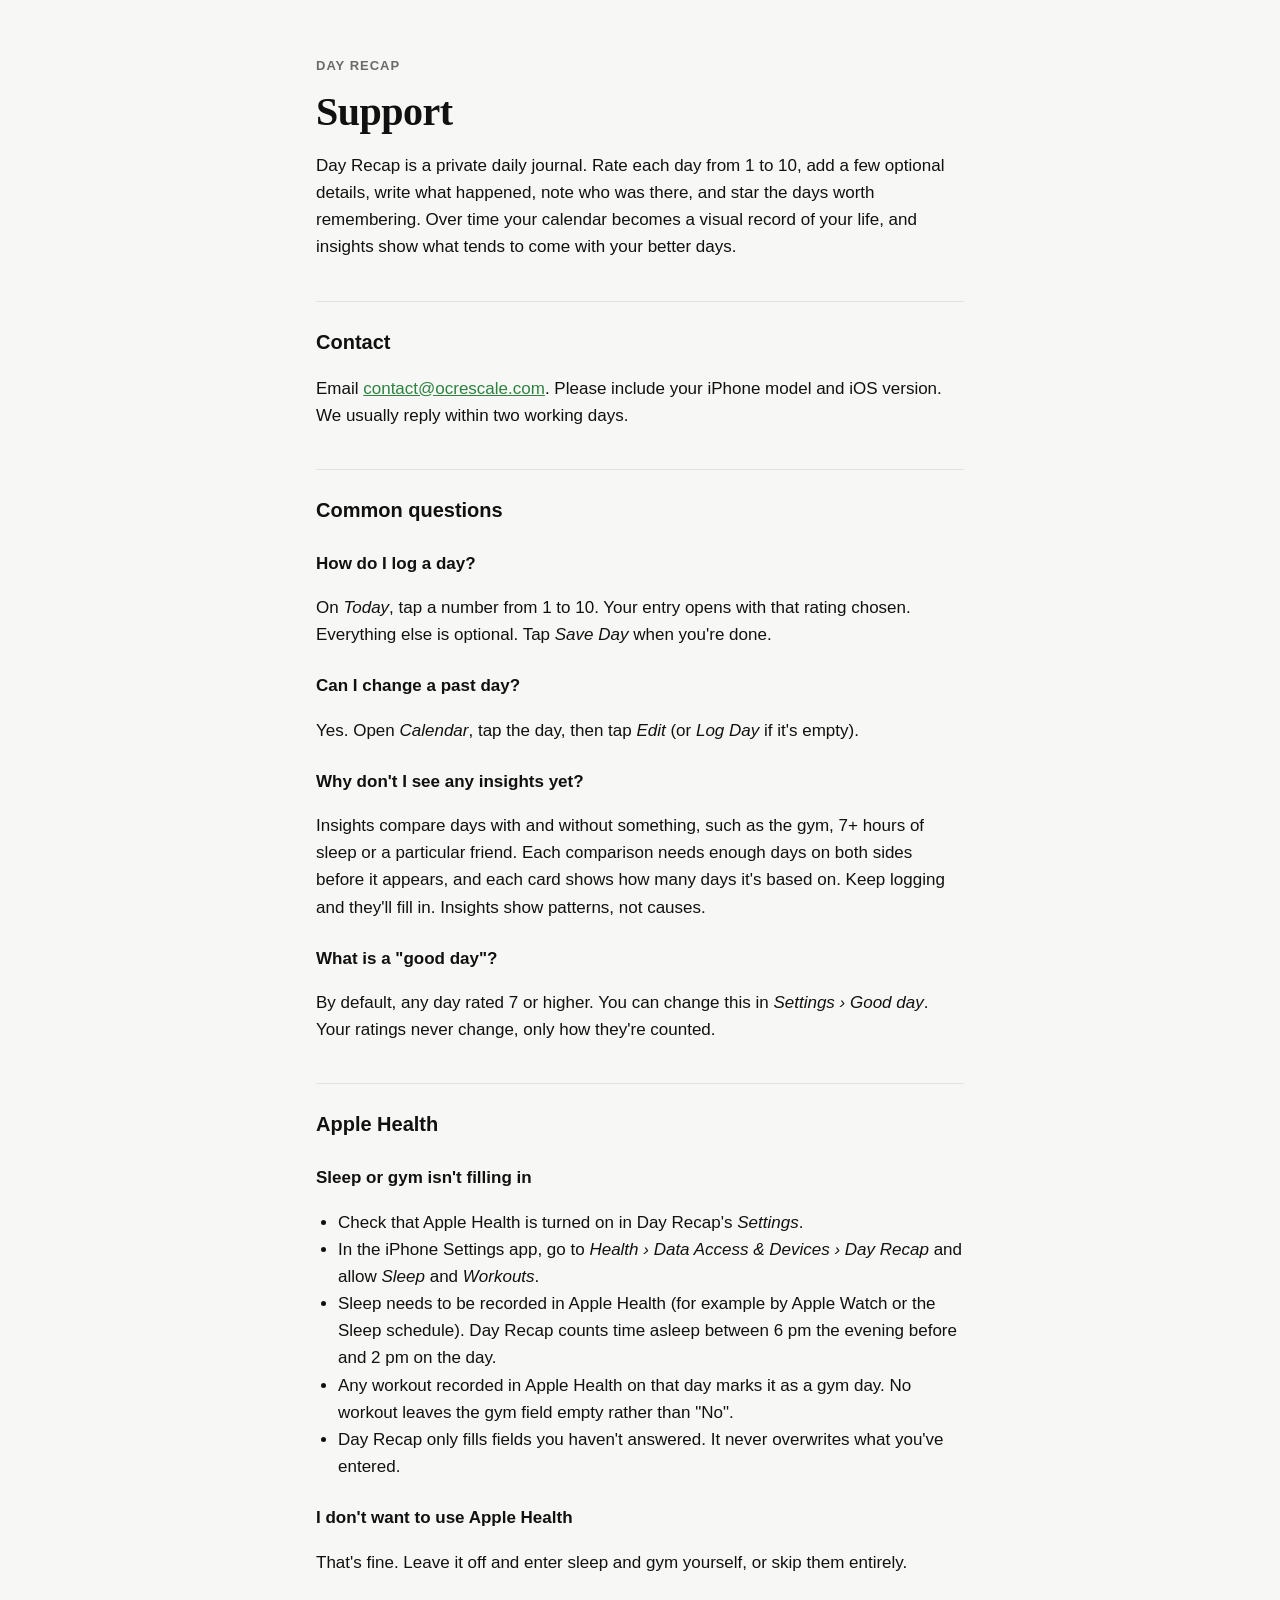
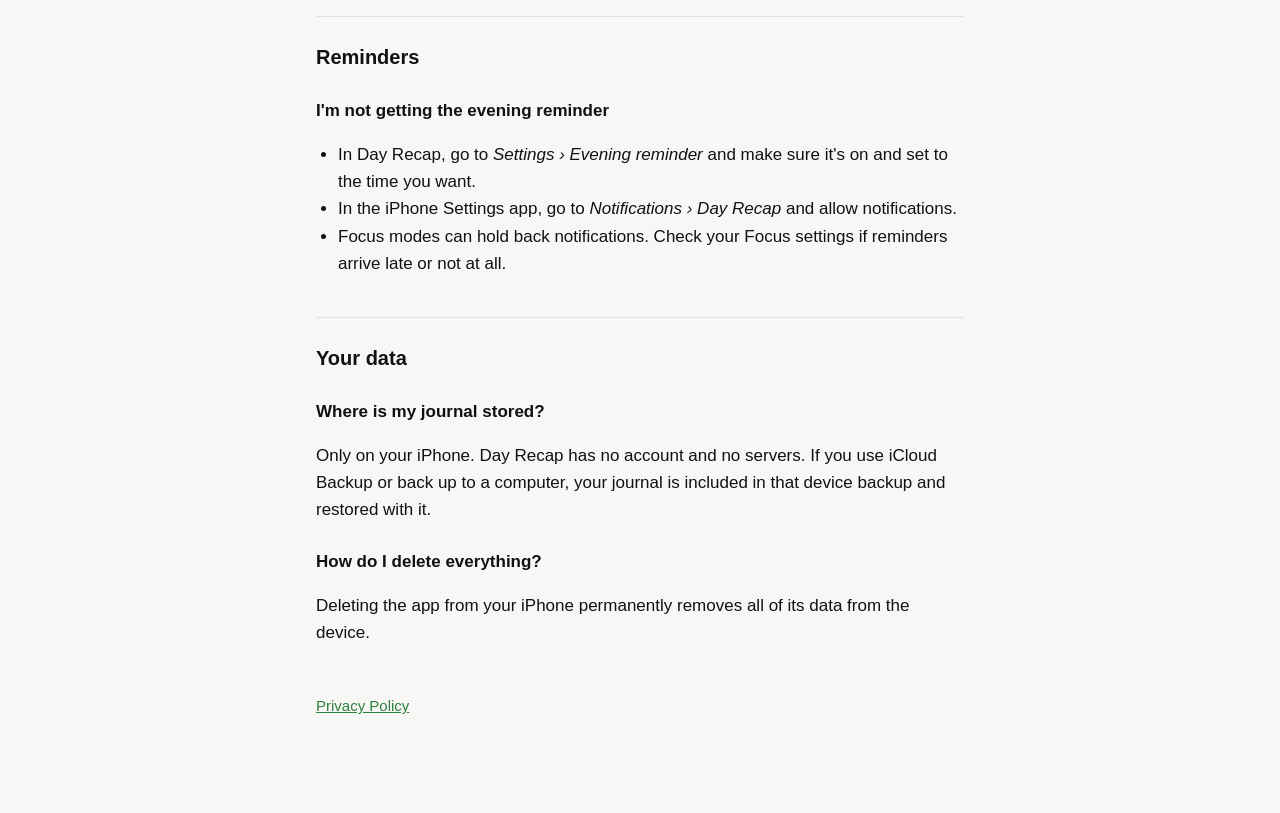
==== support.html @ 920d309e "Add files via upload" ====
<!doctype html>
<html lang="en">
<head>
<meta charset="utf-8">
<meta name="viewport" content="width=device-width, initial-scale=1">
<title>Day Recap Support</title>
<meta name="description" content="Help with Day Recap: daily entries, Apple Health, reminders and privacy.">
<link rel="stylesheet" href="style.css">
</head>
<body>
<main>
<p class="eyebrow"><a href="index.html">Day Recap</a></p>
<h1>Support</h1>
<p>Day Recap is a private daily journal. Rate each day from 1 to 10, add a few optional details, write what happened, note who was there, and star the days worth remembering. Over time your calendar becomes a visual record of your life, and insights show what tends to come with your better days.</p>

<h2>Contact</h2>
<p>Email <a href="mailto:contact@ocrescale.com">contact@ocrescale.com</a>. Please include your iPhone model and iOS version. We usually reply within two working days.</p>

<h2>Common questions</h2>

<h3>How do I log a day?</h3>
<p>On <em>Today</em>, tap a number from 1 to 10. Your entry opens with that rating chosen. Everything else is optional. Tap <em>Save Day</em> when you're done.</p>

<h3>Can I change a past day?</h3>
<p>Yes. Open <em>Calendar</em>, tap the day, then tap <em>Edit</em> (or <em>Log Day</em> if it's empty).</p>

<h3>Why don't I see any insights yet?</h3>
<p>Insights compare days with and without something, such as the gym, 7+ hours of sleep or a particular friend. Each comparison needs enough days on both sides before it appears, and each card shows how many days it's based on. Keep logging and they'll fill in. Insights show patterns, not causes.</p>

<h3>What is a "good day"?</h3>
<p>By default, any day rated 7 or higher. You can change this in <em>Settings › Good day</em>. Your ratings never change, only how they're counted.</p>

<h2>Apple Health</h2>

<h3>Sleep or gym isn't filling in</h3>
<ul>
  <li>Check that Apple Health is turned on in Day Recap's <em>Settings</em>.</li>
  <li>In the iPhone Settings app, go to <em>Health › Data Access &amp; Devices › Day Recap</em> and allow <em>Sleep</em> and <em>Workouts</em>.</li>
  <li>Sleep needs to be recorded in Apple Health (for example by Apple Watch or the Sleep schedule). Day Recap counts time asleep between 6 pm the evening before and 2 pm on the day.</li>
  <li>Any workout recorded in Apple Health on that day marks it as a gym day. No workout leaves the gym field empty rather than "No".</li>
  <li>Day Recap only fills fields you haven't answered. It never overwrites what you've entered.</li>
</ul>

<h3>I don't want to use Apple Health</h3>
<p>That's fine. Leave it off and enter sleep and gym yourself, or skip them entirely.</p>

<h2>Reminders</h2>

<h3>I'm not getting the evening reminder</h3>
<ul>
  <li>In Day Recap, go to <em>Settings › Evening reminder</em> and make sure it's on and set to the time you want.</li>
  <li>In the iPhone Settings app, go to <em>Notifications › Day Recap</em> and allow notifications.</li>
  <li>Focus modes can hold back notifications. Check your Focus settings if reminders arrive late or not at all.</li>
</ul>

<h2>Your data</h2>
<h3>Where is my journal stored?</h3>
<p>Only on your iPhone. Day Recap has no account and no servers. If you use iCloud Backup or back up to a computer, your journal is included in that device backup and restored with it.</p>
<h3>How do I delete everything?</h3>
<p>Deleting the app from your iPhone permanently removes all of its data from the device.</p>

<p class="footer"><a href="privacy.html">Privacy Policy</a></p>
</main>
</body>
</html>
---- style.css ----
:root {
  --bg: #f7f7f5;
  --ink: #111111;
  --muted: #6b6b68;
  --rule: #e2e2de;
  --link: #2d8240;
}
@media (prefers-color-scheme: dark) {
  :root { --bg: #0b0b0c; --ink: #f4f4f1; --muted: #9a9a96; --rule: #2c2c2e; --link: #6fcf7a; }
}
* { box-sizing: border-box; }
body {
  margin: 0;
  background: var(--bg);
  color: var(--ink);
  font: 17px/1.6 -apple-system, BlinkMacSystemFont, "SF Pro Text", "Helvetica Neue", Arial, sans-serif;
  -webkit-text-size-adjust: 100%;
}
main { max-width: 680px; margin: 0 auto; padding: 56px 16px 80px; }
h1 { font: 600 40px/1.15 "New York", ui-serif, Georgia, serif; letter-spacing: -0.5px; margin: 0 0 8px; }
h2 { font-size: 20px; margin: 40px 0 8px; padding-top: 24px; border-top: 1px solid var(--rule); }
h3 { font-size: 17px; margin: 24px 0 4px; }
p, li { color: var(--ink); }
ul { padding-left: 22px; }
a { color: var(--link); }
.eyebrow { text-transform: uppercase; letter-spacing: 1px; font-size: 13px; font-weight: 600; margin: 0 0 12px; }
.eyebrow a { color: var(--muted); text-decoration: none; }
.meta, .footer { color: var(--muted); font-size: 15px; }
.footer { margin-top: 48px; }
.icon { border-radius: 22px; display: block; margin-bottom: 20px; }
.lede { font-size: 21px; color: var(--muted); margin-top: 0; }
.links { list-style: none; padding: 0; display: flex; gap: 24px; font-weight: 600; }
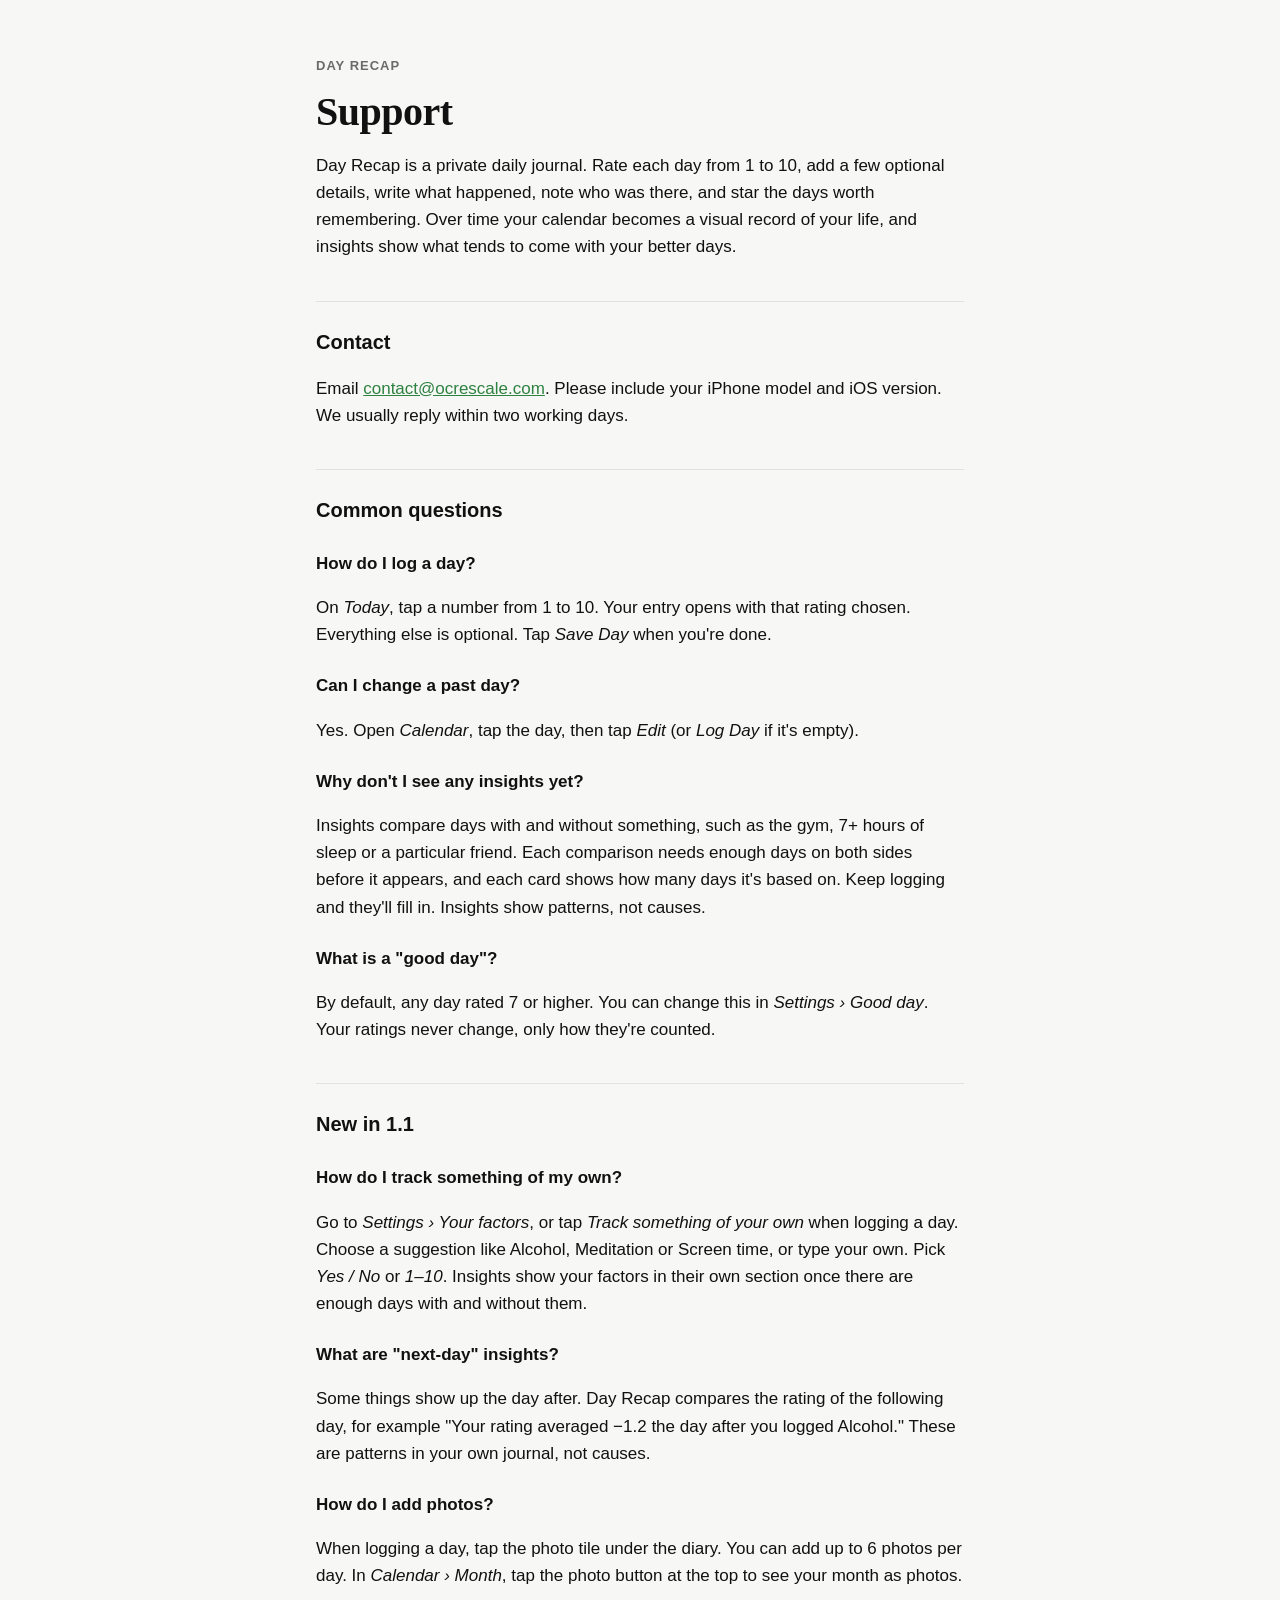
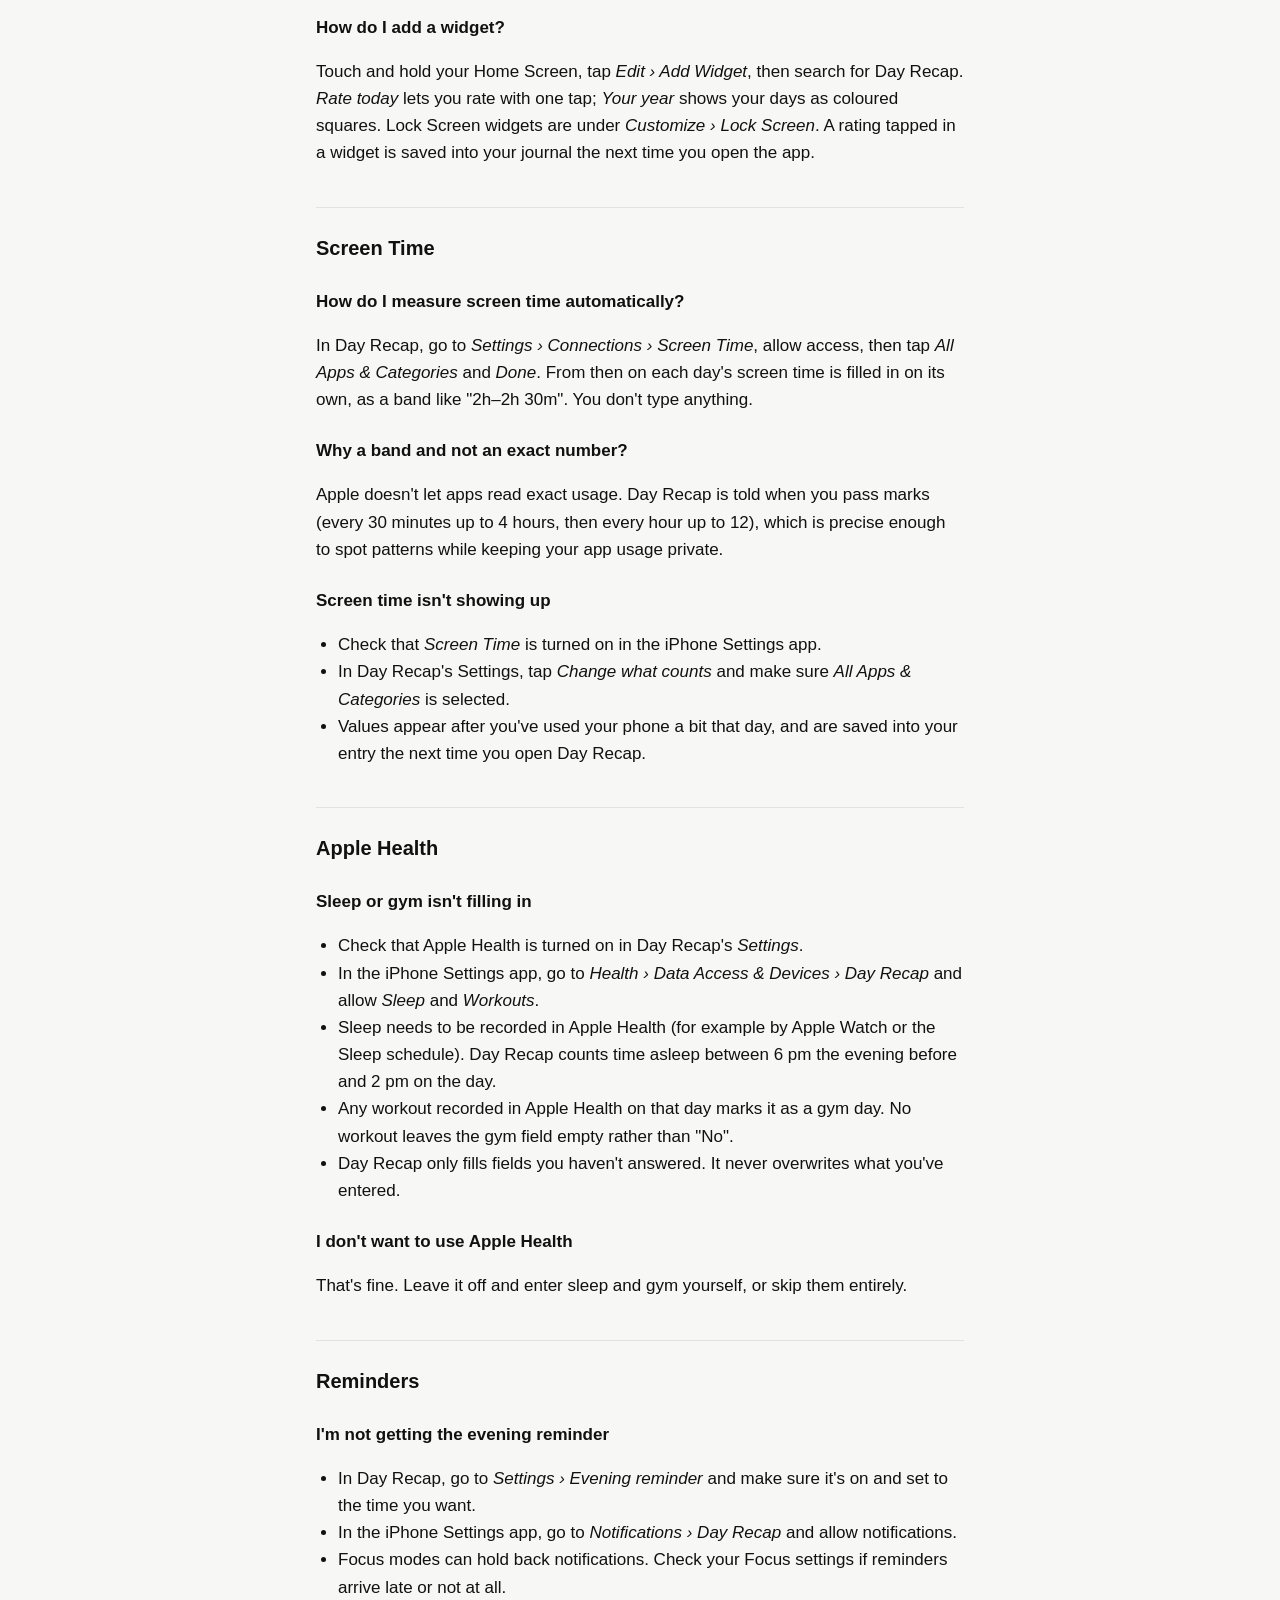
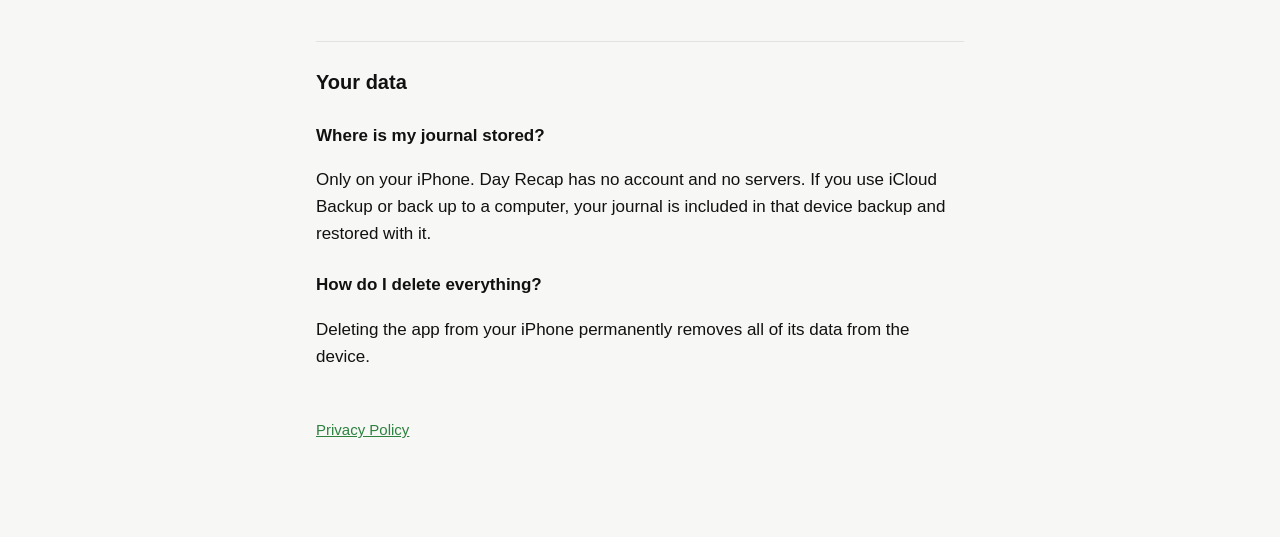
==== commit 0928e9c2: "Update privacy and support pages for Day Recap 1.1 (photos, factors, widgets) Co-Authored-By: Claude" ====
--- a/support.html
+++ b/support.html
@@ -29,6 +29,35 @@
 
 <h3>What is a "good day"?</h3>
 <p>By default, any day rated 7 or higher. You can change this in <em>Settings › Good day</em>. Your ratings never change, only how they're counted.</p>
+
+<h2>New in 1.1</h2>
+
+<h3>How do I track something of my own?</h3>
+<p>Go to <em>Settings › Your factors</em>, or tap <em>Track something of your own</em> when logging a day. Choose a suggestion like Alcohol, Meditation or Screen time, or type your own. Pick <em>Yes / No</em> or <em>1–10</em>. Insights show your factors in their own section once there are enough days with and without them.</p>
+
+<h3>What are "next-day" insights?</h3>
+<p>Some things show up the day after. Day Recap compares the rating of the following day, for example "Your rating averaged −1.2 the day after you logged Alcohol." These are patterns in your own journal, not causes.</p>
+
+<h3>How do I add photos?</h3>
+<p>When logging a day, tap the photo tile under the diary. You can add up to 6 photos per day. In <em>Calendar › Month</em>, tap the photo button at the top to see your month as photos.</p>
+
+<h3>How do I add a widget?</h3>
+<p>Touch and hold your Home Screen, tap <em>Edit › Add Widget</em>, then search for Day Recap. <em>Rate today</em> lets you rate with one tap; <em>Your year</em> shows your days as coloured squares. Lock Screen widgets are under <em>Customize › Lock Screen</em>. A rating tapped in a widget is saved into your journal the next time you open the app.</p>
+
+<h2>Screen Time</h2>
+
+<h3>How do I measure screen time automatically?</h3>
+<p>In Day Recap, go to <em>Settings › Connections › Screen Time</em>, allow access, then tap <em>All Apps &amp; Categories</em> and <em>Done</em>. From then on each day's screen time is filled in on its own, as a band like "2h–2h 30m". You don't type anything.</p>
+
+<h3>Why a band and not an exact number?</h3>
+<p>Apple doesn't let apps read exact usage. Day Recap is told when you pass marks (every 30 minutes up to 4 hours, then every hour up to 12), which is precise enough to spot patterns while keeping your app usage private.</p>
+
+<h3>Screen time isn't showing up</h3>
+<ul>
+  <li>Check that <em>Screen Time</em> is turned on in the iPhone Settings app.</li>
+  <li>In Day Recap's Settings, tap <em>Change what counts</em> and make sure <em>All Apps &amp; Categories</em> is selected.</li>
+  <li>Values appear after you've used your phone a bit that day, and are saved into your entry the next time you open Day Recap.</li>
+</ul>
 
 <h2>Apple Health</h2>
 
